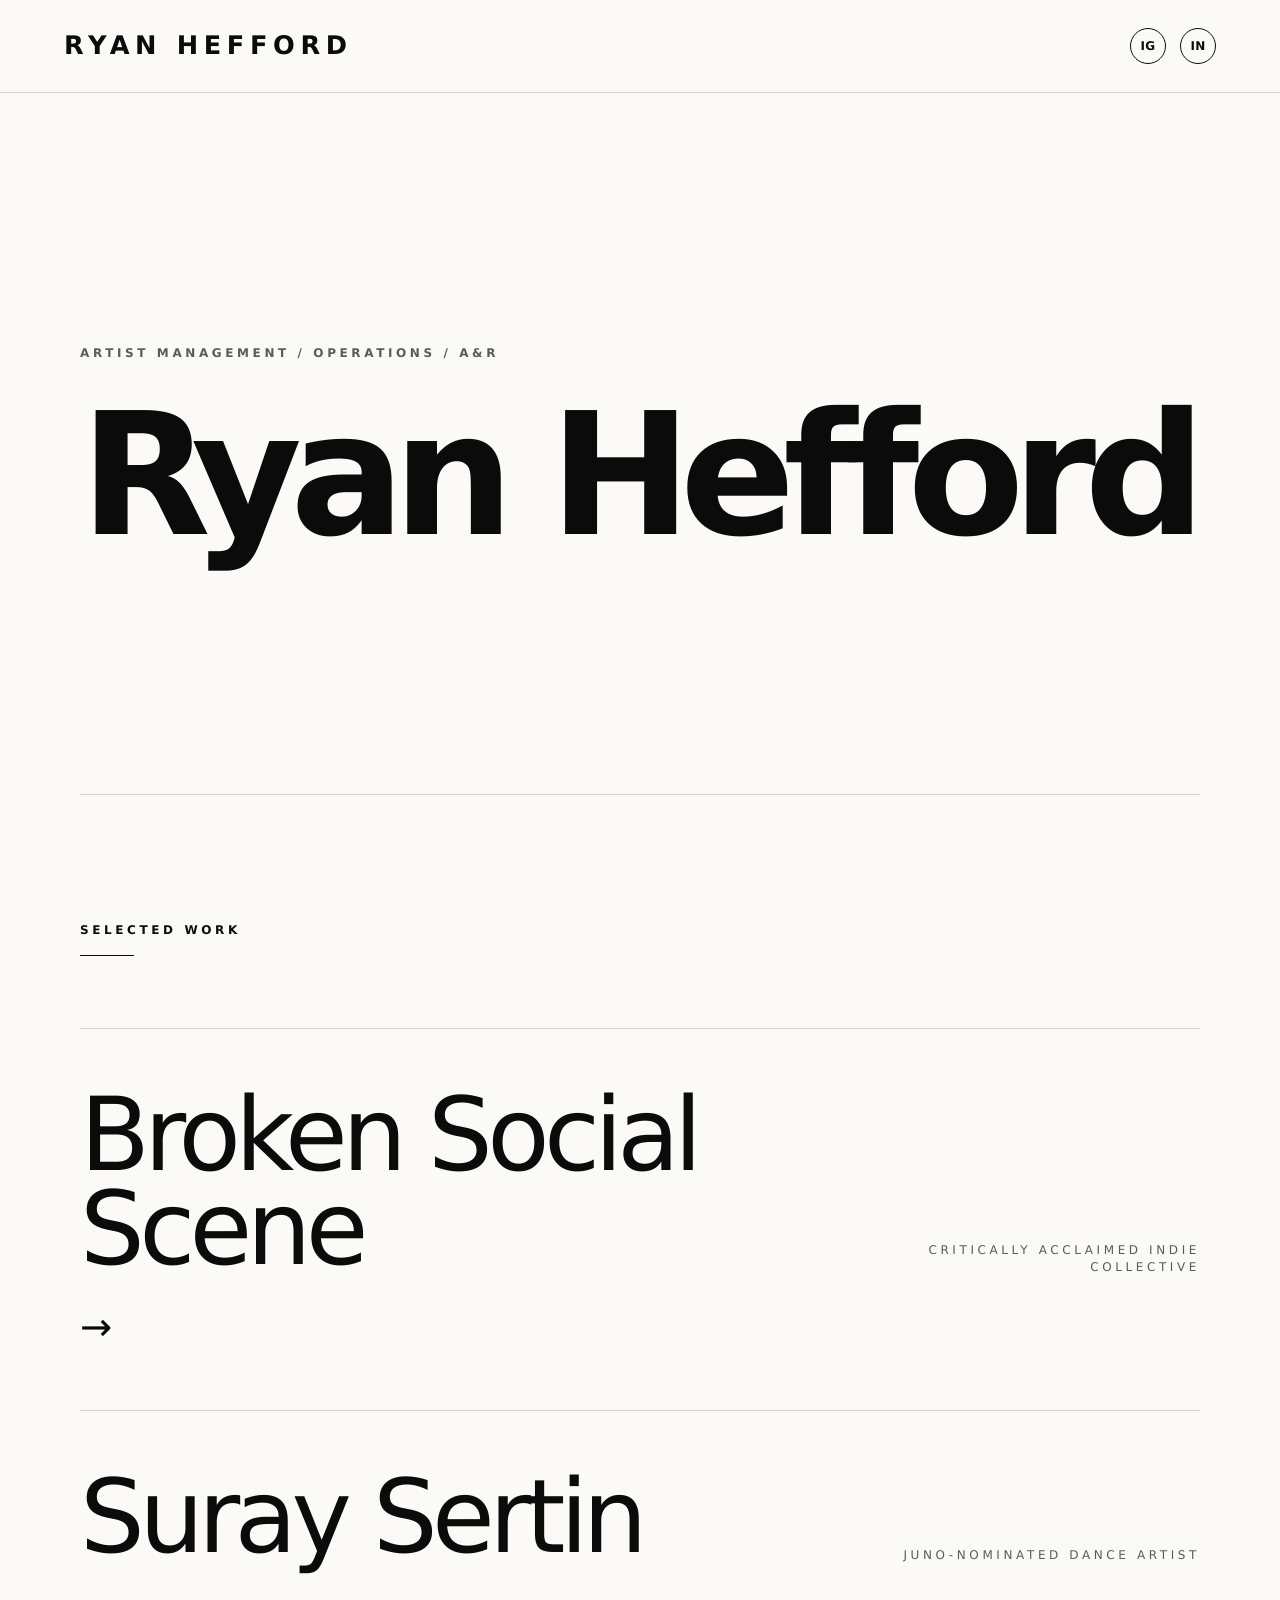
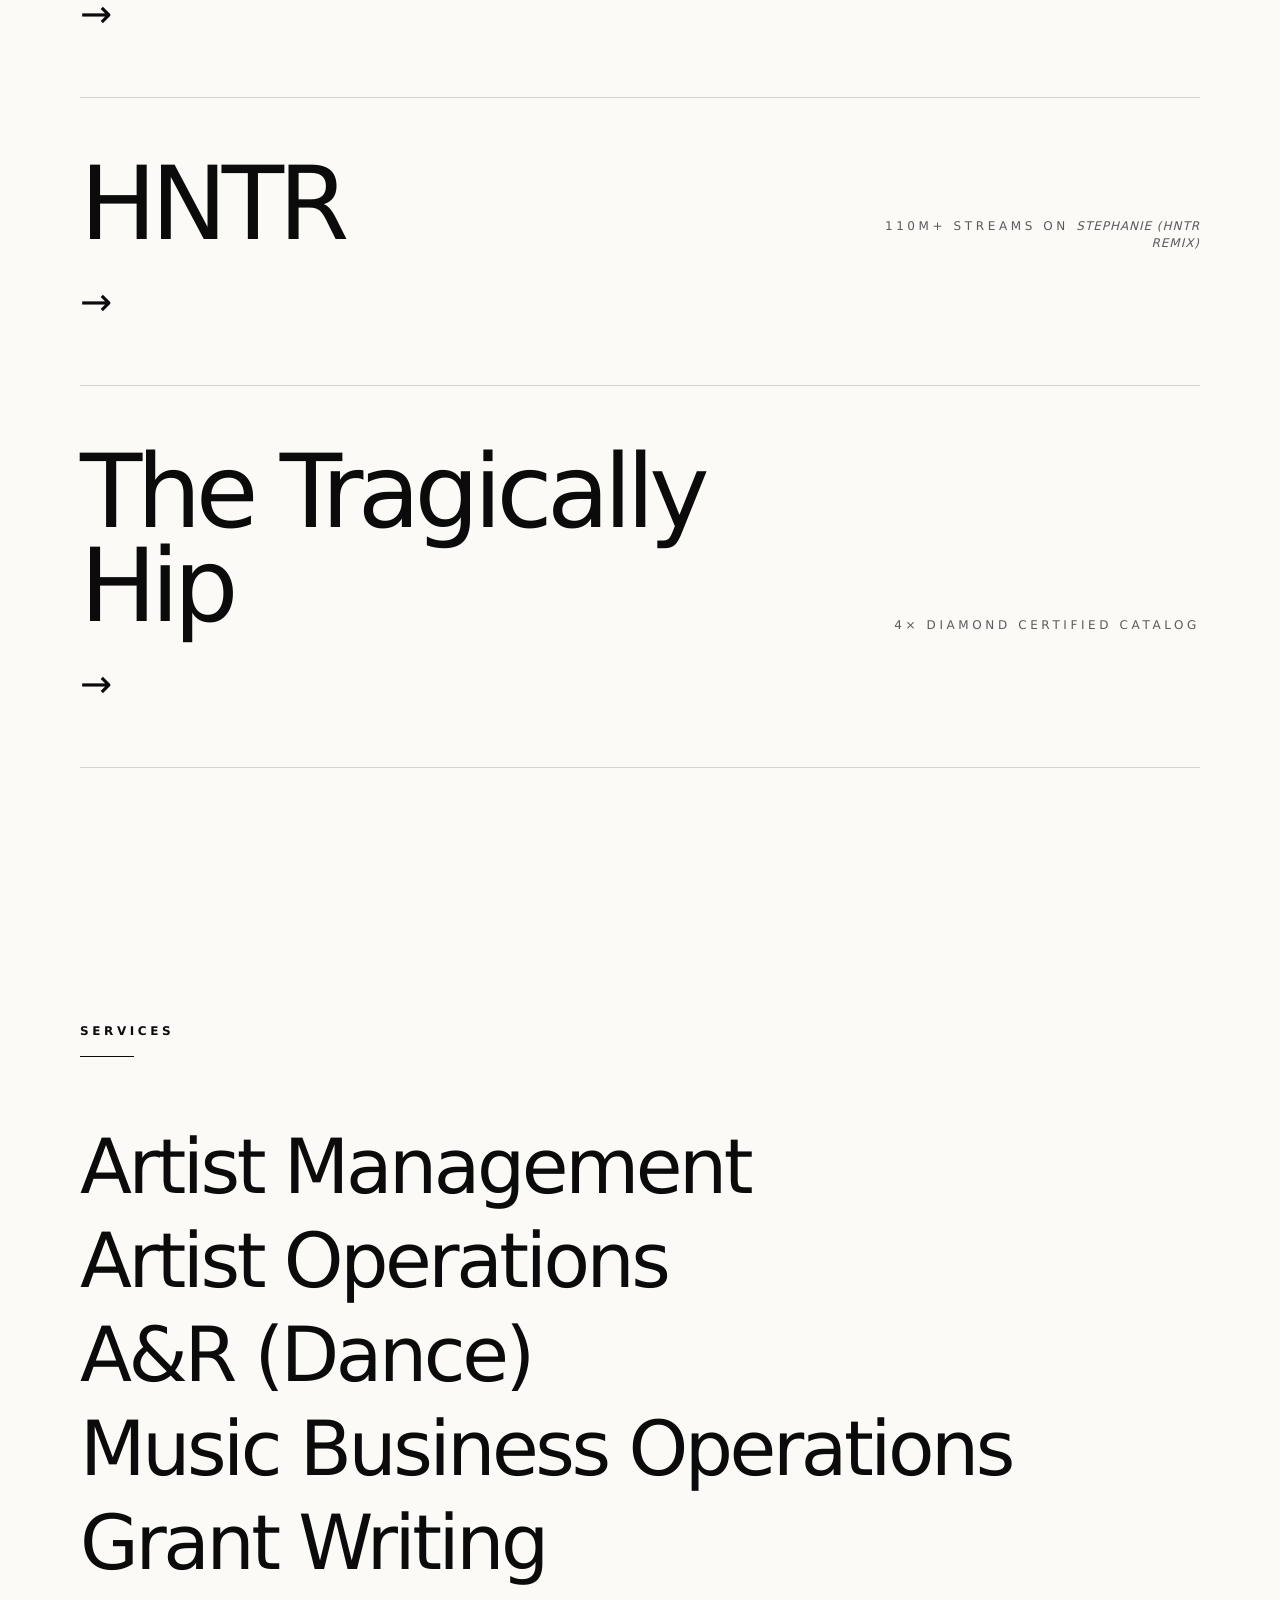
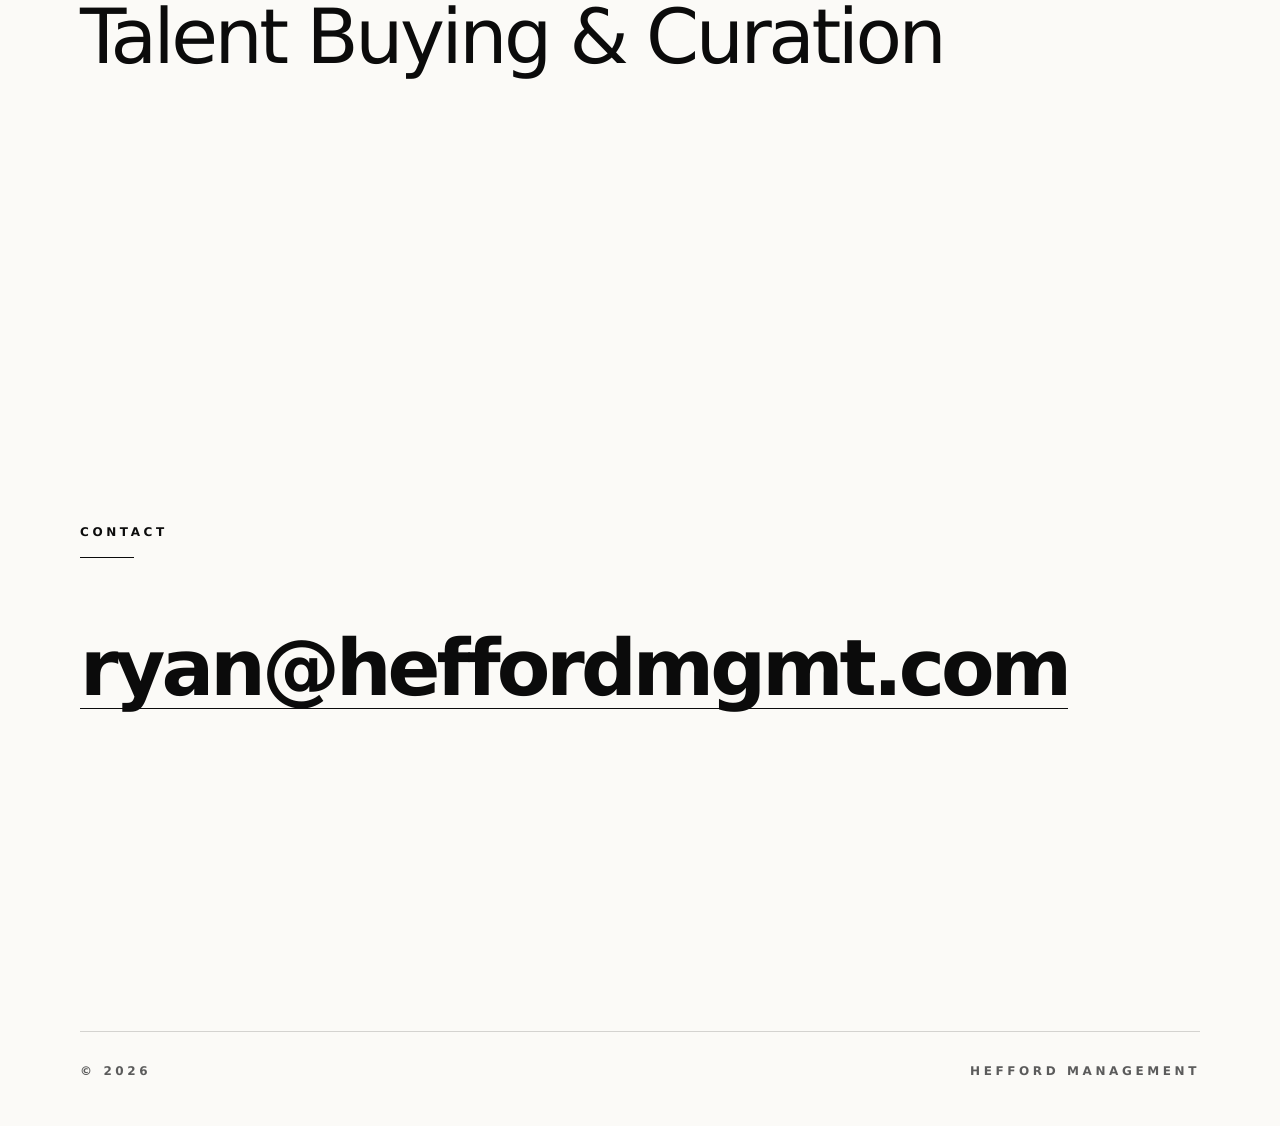
==== index.html @ ad63436e "Initial website" ====
<!doctype html>
<html lang="en">
<head>
  <meta charset="utf-8" />
  <meta name="viewport" content="width=device-width, initial-scale=1" />
  <title>Ryan Hefford</title>
  <meta name="description" content="Ryan Hefford — artist management, artist operations, A&R, music business operations, grant writing, and talent buying." />

  <link rel="preconnect" href="https://fonts.googleapis.com">
  <link rel="preconnect" href="https://fonts.gstatic.com" crossorigin>

  <!-- Inter only -->
  <link href="https://fonts.googleapis.com/css2?family=Inter:wght@400;500;600;700;800&display=swap" rel="stylesheet">

  <link rel="stylesheet" href="style.css" />
</head>

<body>

  <header class="site-header" aria-label="Site header">
    <a class="brand" href="#top" aria-label="Ryan Hefford home">Ryan Hefford</a>

    <nav class="social-nav" aria-label="Social links">
      <a href="https://www.instagram.com/ryanjhefford" target="_blank" rel="noopener noreferrer" aria-label="Instagram">
        <span>IG</span>
      </a>

      <a href="https://www.linkedin.com/in/ryanhefford/" target="_blank" rel="noopener noreferrer" aria-label="LinkedIn">
        <span>IN</span>
      </a>
    </nav>
  </header>

  <main id="top">

    <section class="hero section reveal">
      <p class="eyebrow">Artist Management / Operations / A&amp;R</p>
      <h1>Ryan Hefford</h1>
    </section>

    <section class="section work reveal" aria-labelledby="selected-work">

      <div class="section-label">
        <h2 id="selected-work">Selected Work</h2>
      </div>

      <div class="work-list">

        <a class="work-item"
          href="https://open.spotify.com/artist/7lOJ7WXyopaxri0dbOiZkd"
          target="_blank"
          rel="noopener noreferrer">

          <span class="work-name">Broken Social Scene</span>
          <span class="work-detail">Critically acclaimed indie collective</span>

        </a>

        <a class="work-item"
          href="https://open.spotify.com/artist/4Fne9Gai1GmN22jvAENRtP"
          target="_blank"
          rel="noopener noreferrer">

          <span class="work-name">Suray Sertin</span>
          <span class="work-detail">JUNO-nominated dance artist</span>

        </a>

        <a class="work-item"
          href="https://open.spotify.com/artist/3R0yz9xgTmCOLQMPcJ6MuU?si=5qFxZiW8T4iI9PD1Gva62Q"
          target="_blank"
          rel="noopener noreferrer">

          <span class="work-name">HNTR</span>
          <span class="work-detail">110M+ streams on <em>Stephanie (HNTR Remix)</em></span>

        </a>

        <a class="work-item"
          href="https://open.spotify.com/artist/0YMeriqrS3zgsX24nfY0F0?si=uu0THpegSk-pJtEGR_F5XQ"
          target="_blank"
          rel="noopener noreferrer">

          <span class="work-name">The Tragically Hip</span>
          <span class="work-detail">4× Diamond Certified Catalog</span>

        </a>

      </div>

    </section>

    <section class="section services reveal" aria-labelledby="services">

      <div class="section-label">
        <h2 id="services">Services</h2>
      </div>

      <ul class="service-list">
        <li>Artist Management</li>
        <li>Artist Operations</li>
        <li>A&amp;R (Dance)</li>
        <li>Music Business Operations</li>
        <li>Grant Writing</li>
        <li>Talent Buying &amp; Curation</li>
      </ul>

    </section>

    <section class="section contact reveal" aria-labelledby="contact">

      <div class="section-label">
        <h2 id="contact">Contact</h2>
      </div>

      <a class="email" href="mailto:ryan@heffordmgmt.com">
        ryan@heffordmgmt.com
      </a>

    </section>

  </main>

  <footer class="site-footer">
    <span>© 2026</span>
    <span>Hefford Management</span>
  </footer>

  <script src="script.js"></script>

</body>
</html>
---- style.css ----
:root {
  --bg: #fbfaf7;
  --text: #0b0b0b;
  --muted: #5b5b5b;
  --line: rgba(11, 11, 11, 0.16);
  --max: 1120px;
}

* {
  box-sizing: border-box;
}

html {
  scroll-behavior: smooth;
}

body {
  margin: 0;
  background: var(--bg);
  color: var(--text);
  font-family: "Manrope", system-ui, -apple-system, BlinkMacSystemFont, "Segoe UI", sans-serif;
  -webkit-font-smoothing: antialiased;
  text-rendering: geometricPrecision;
}

a {
  color: inherit;
  text-decoration: none;
}

.site-header {
  position: sticky;
  top: 0;
  z-index: 10;
  display: flex;
  align-items: center;
  justify-content: space-between;
  width: 100%;
  padding: 28px clamp(20px, 5vw, 72px);
  background: color-mix(in srgb, var(--bg) 88%, transparent);
  backdrop-filter: blur(12px);
  border-bottom: 1px solid var(--line);
}

.brand {
  font-size: clamp(18px, 2vw, 26px);
  font-weight: 700;
  letter-spacing: 0.22em;
  text-transform: uppercase;
}

.social-nav {
  display: flex;
  gap: 14px;
  align-items: center;
}

.social-nav a {
  display: grid;
  place-items: center;
  width: 36px;
  height: 36px;
  border: 1px solid var(--text);
  border-radius: 999px;
  font-size: 12px;
  font-weight: 600;
  letter-spacing: .03em;
  transition: .2s ease;
}

.social-nav a:hover {
  background: var(--text);
  color: var(--bg);
  transform: translateY(-2px);
}

main {
  width: min(var(--max), calc(100% - 40px));
  margin: 0 auto;
}

.section {
  min-height: 92vh;
  display: grid;
  align-content: center;
  padding: clamp(72px, 10vw, 150px) 0;
}

.hero {
  min-height: 78vh;
  border-bottom: 1px solid var(--line);
}

.eyebrow,
.section-label h2,
.work-detail,
.site-footer {
  font-size: 12px;
  font-weight: 600;
  letter-spacing: .30em;
  text-transform: uppercase;
}

.eyebrow,
.intro,
.work-detail,
.site-footer {
  color: var(--muted);
}

h1 {
  margin: 28px 0 0;
  font-size: clamp(68px, 14vw, 170px);
  line-height: .9;
  letter-spacing: -.07em;
  font-weight: 700;
}

.intro {
  margin-top: 36px;
  font-size: clamp(18px,2.2vw,28px);
}

.section-label {
  margin-bottom: clamp(36px,6vw,72px);
}

.section-label h2 {
  margin: 0;
}

.section-label::after {
  content:"";
  display:block;
  width:54px;
  height:1px;
  background:var(--text);
  margin-top:18px;
}

.work-list {
  border-top:1px solid var(--line);
}

.work-item {
  position:relative;
  display:grid;
  grid-template-columns:1fr auto;
  gap:28px;
  align-items:end;
  padding:clamp(34px,5vw,60px) 0;
  border-bottom:1px solid var(--line);
}

.work-item::after {
  content:"→";
  font-size:clamp(22px,3vw,40px);
  transition:.2s ease;
}

.work-item:hover::after {
  transform:translateX(8px);
}

.work-name {
  font-size:clamp(46px,8vw,102px);
  line-height:.92;
  letter-spacing:-.055em;
  font-weight:500;
}

.work-detail {
  max-width:330px;
  text-align:right;
  line-height:1.45;
  font-weight:400;
}

.work-detail em {
  font-style:italic;
  letter-spacing:.08em;
}

.service-list {
  list-style:none;
  margin:0;
  padding:0;
  display:grid;
  gap:18px;
  font-size:clamp(34px,6vw,76px);
  line-height:1;
  letter-spacing:-.045em;
  font-weight:500;
}

.email {
  display:inline-block;
  width:fit-content;
  font-size:clamp(36px,7vw,78px);
  line-height:1;
  letter-spacing:-.05em;
  font-weight:600;
  border-bottom:1px solid currentColor;
}

.site-footer {
  width:min(var(--max), calc(100% - 40px));
  margin:0 auto;
  padding:32px 0 48px;
  display:flex;
  justify-content:space-between;
  border-top:1px solid var(--line);
}

.reveal {
  opacity:0;
  transform:translateY(24px);
  transition:opacity .7s ease, transform .7s ease;
}

.reveal.visible {
  opacity:1;
  transform:translateY(0);
}

@media (max-width:760px){

.site-header{
padding:22px 18px;
}

.brand{
font-size:15px;
}

.social-nav a{
width:32px;
height:32px;
font-size:10px;
}

main,
.site-footer{
width:min(100% - 32px,var(--max));
}

.section,
.hero{
min-height:auto;
padding:88px 0;
}

h1{
font-size:clamp(56px,18vw,96px);
}

.work-item{
grid-template-columns:1fr 22px;
gap:14px;
align-items:center;
}

.work-name{
font-size:clamp(36px,13vw,60px);
}

.work-detail{
grid-column:1 / -1;
text-align:left;
max-width:100%;
font-size:11px;
}

.work-item::after{
grid-column:2;
grid-row:1;
font-size:26px;
}

.service-list{
font-size:clamp(32px,10vw,54px);
}

.email{
font-size:clamp(30px,9vw,46px);
}

.site-footer{
flex-direction:column;
gap:18px;
}

}
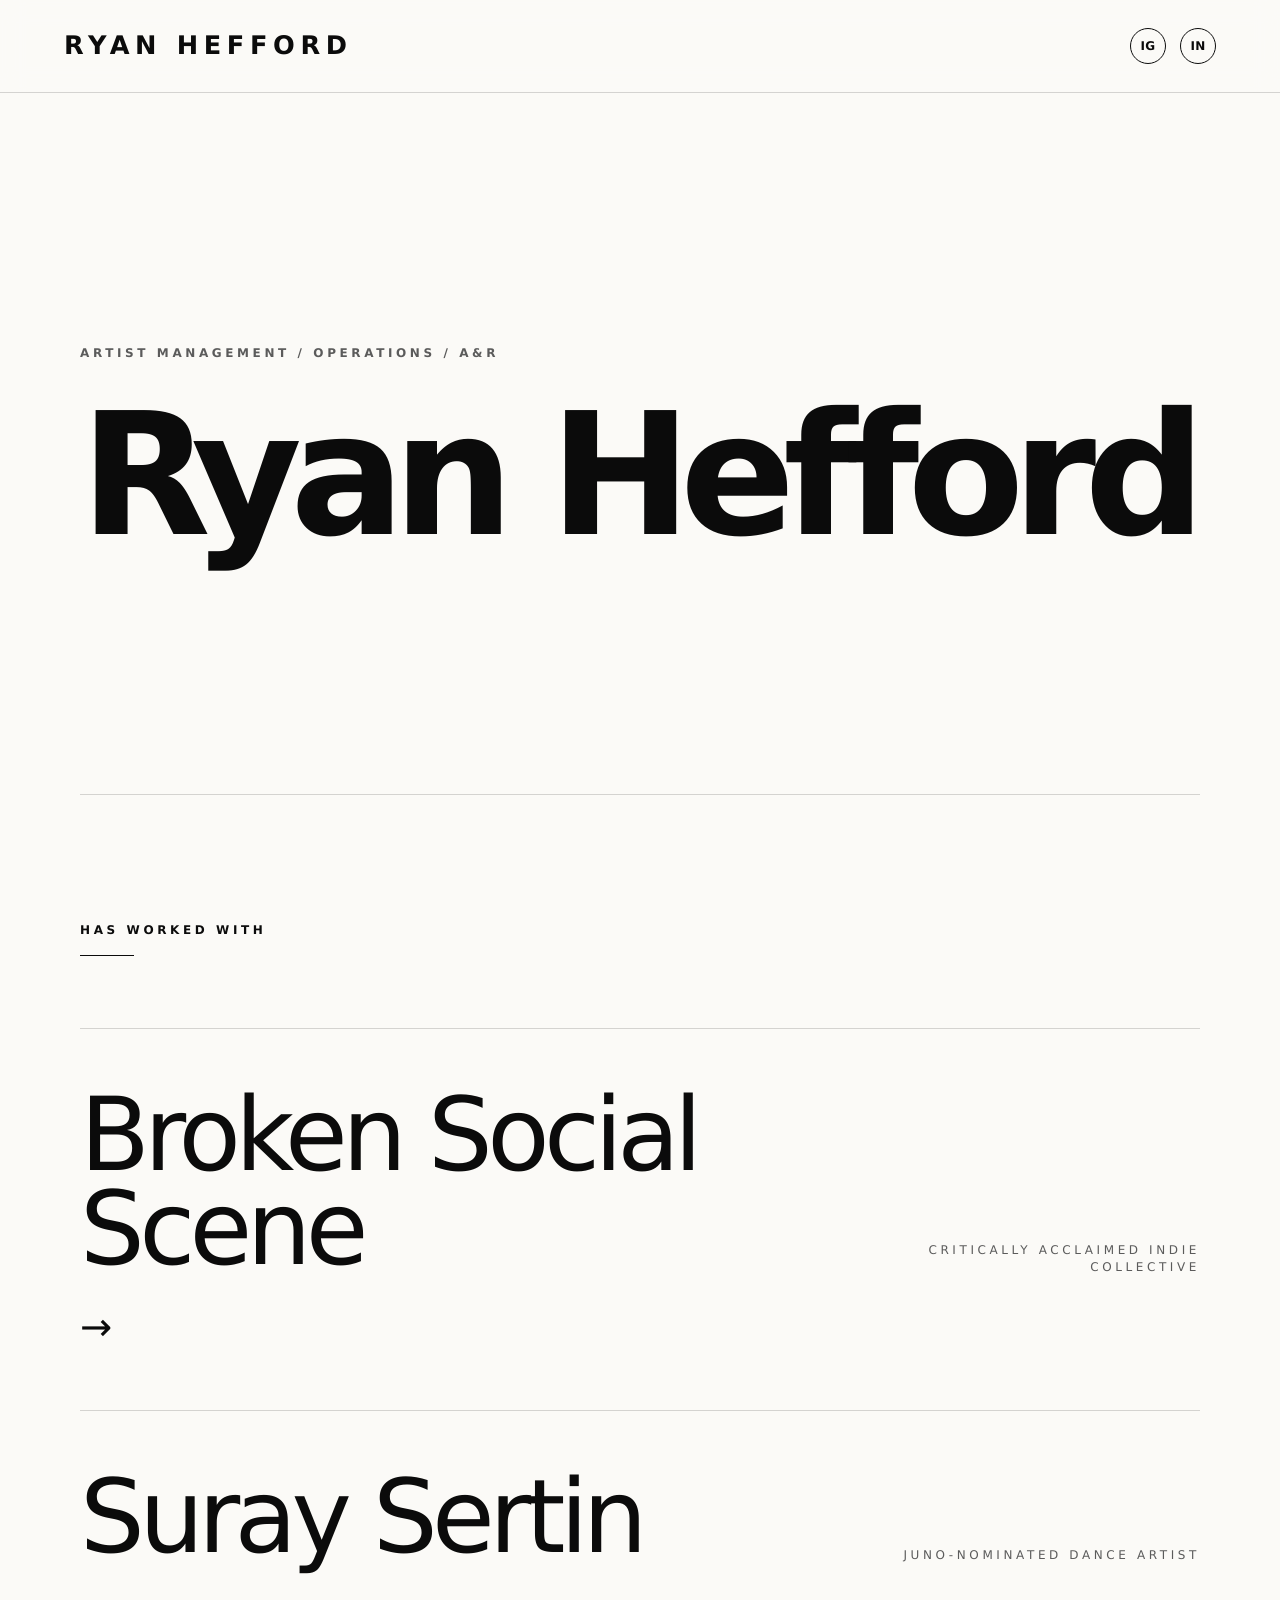
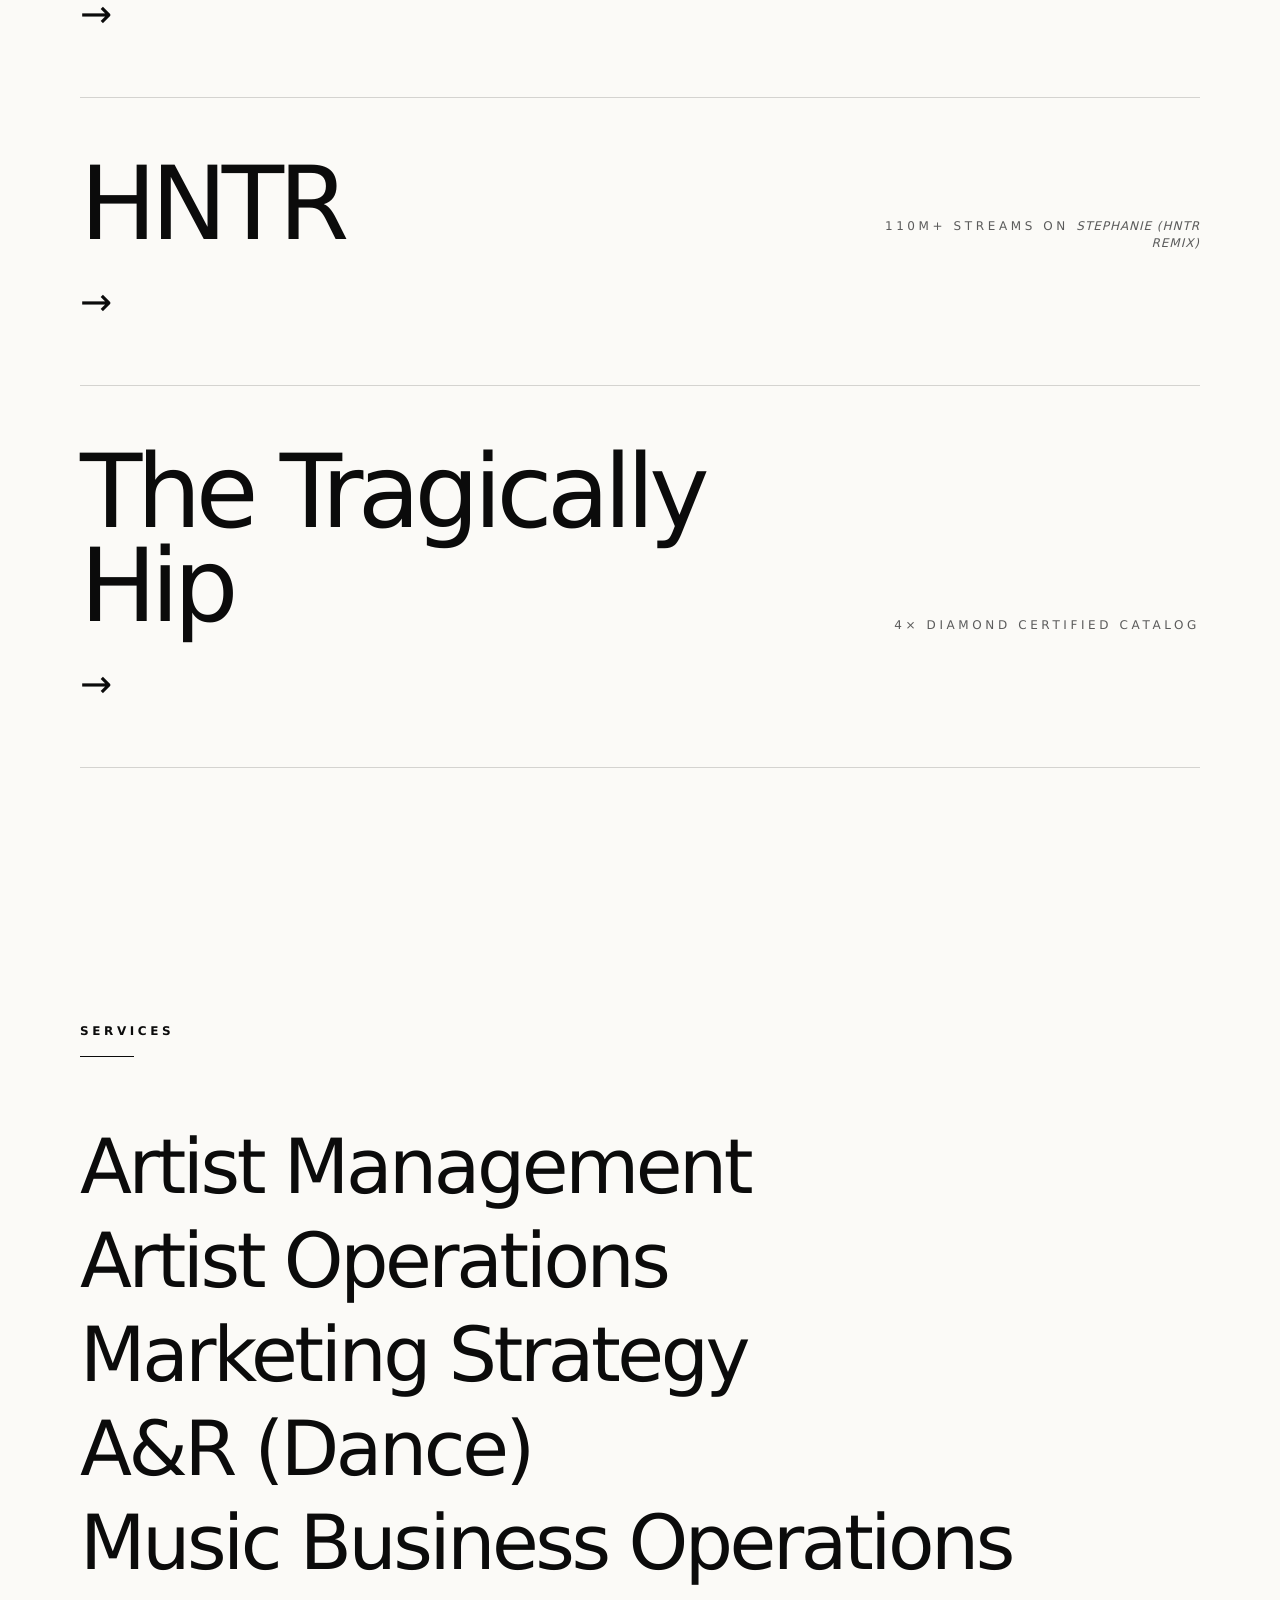
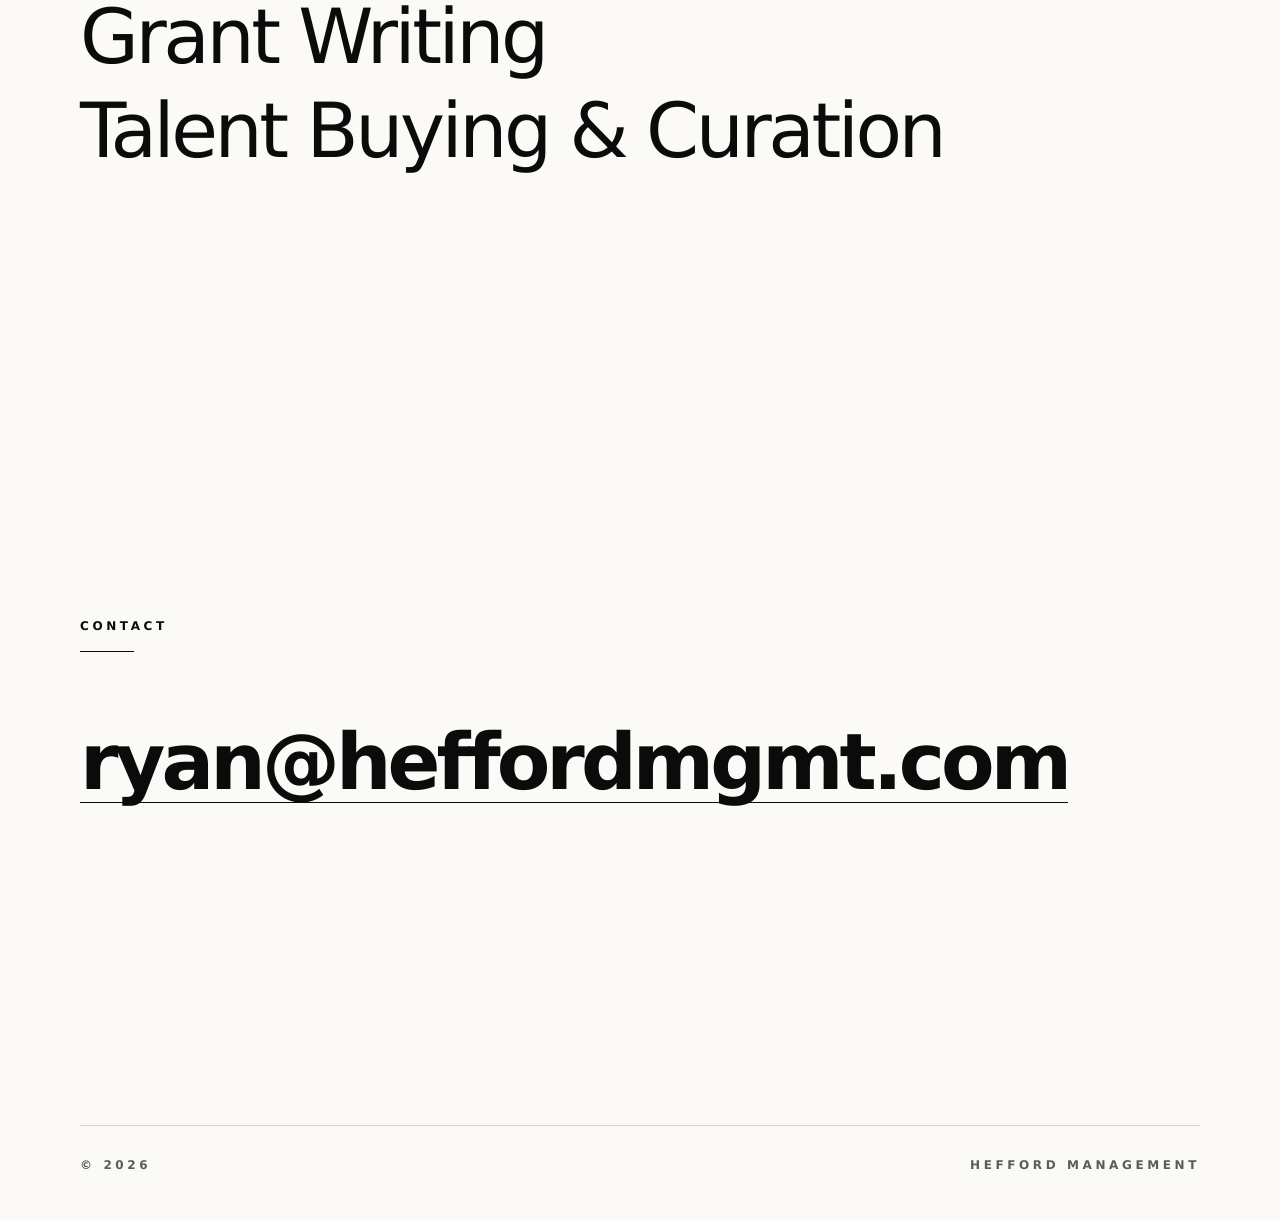
==== commit 914e8de7: "text updates" ====
--- a/index.html
+++ b/index.html
@@ -41,7 +41,7 @@
     <section class="section work reveal" aria-labelledby="selected-work">
 
       <div class="section-label">
-        <h2 id="selected-work">Selected Work</h2>
+        <h2 id="selected-work">Has Worked With</h2>
       </div>
 
       <div class="work-list">
@@ -99,6 +99,7 @@
       <ul class="service-list">
         <li>Artist Management</li>
         <li>Artist Operations</li>
+        <li>Marketing Strategy</li>
         <li>A&amp;R (Dance)</li>
         <li>Music Business Operations</li>
         <li>Grant Writing</li>
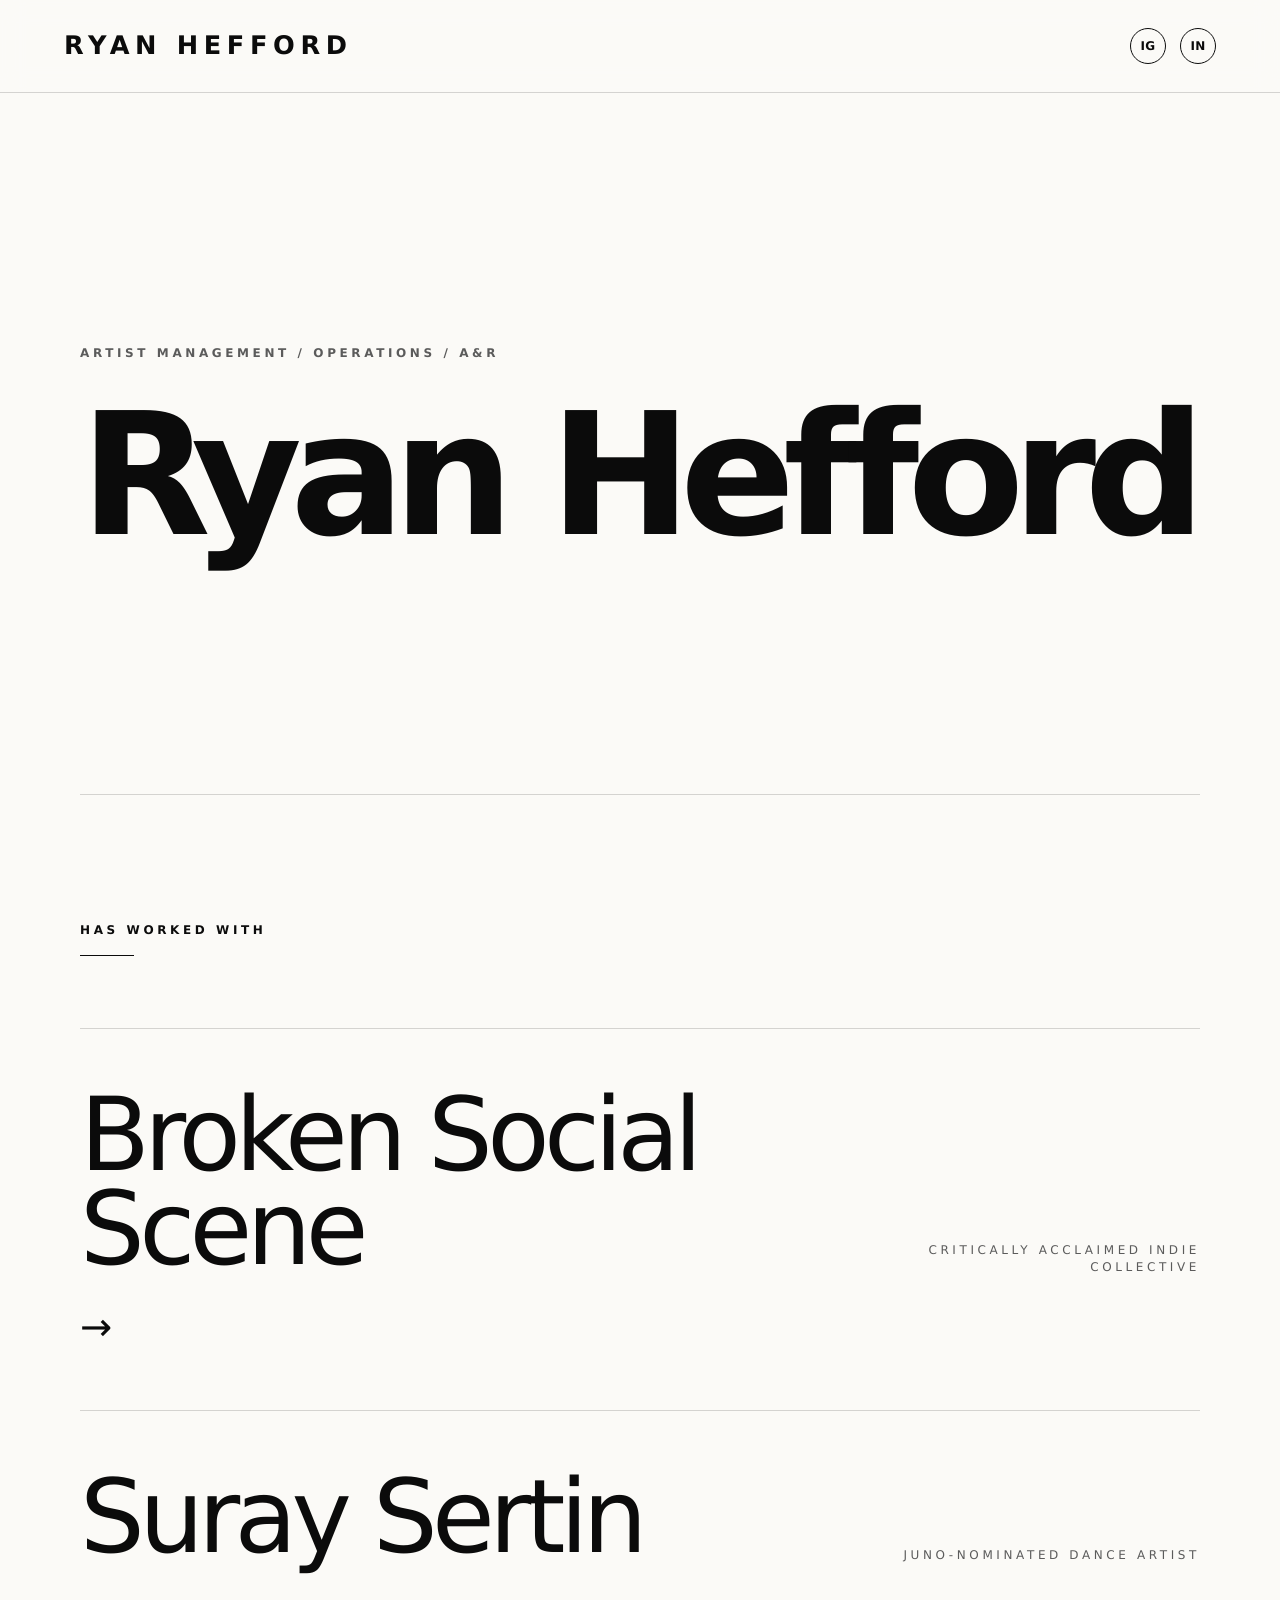
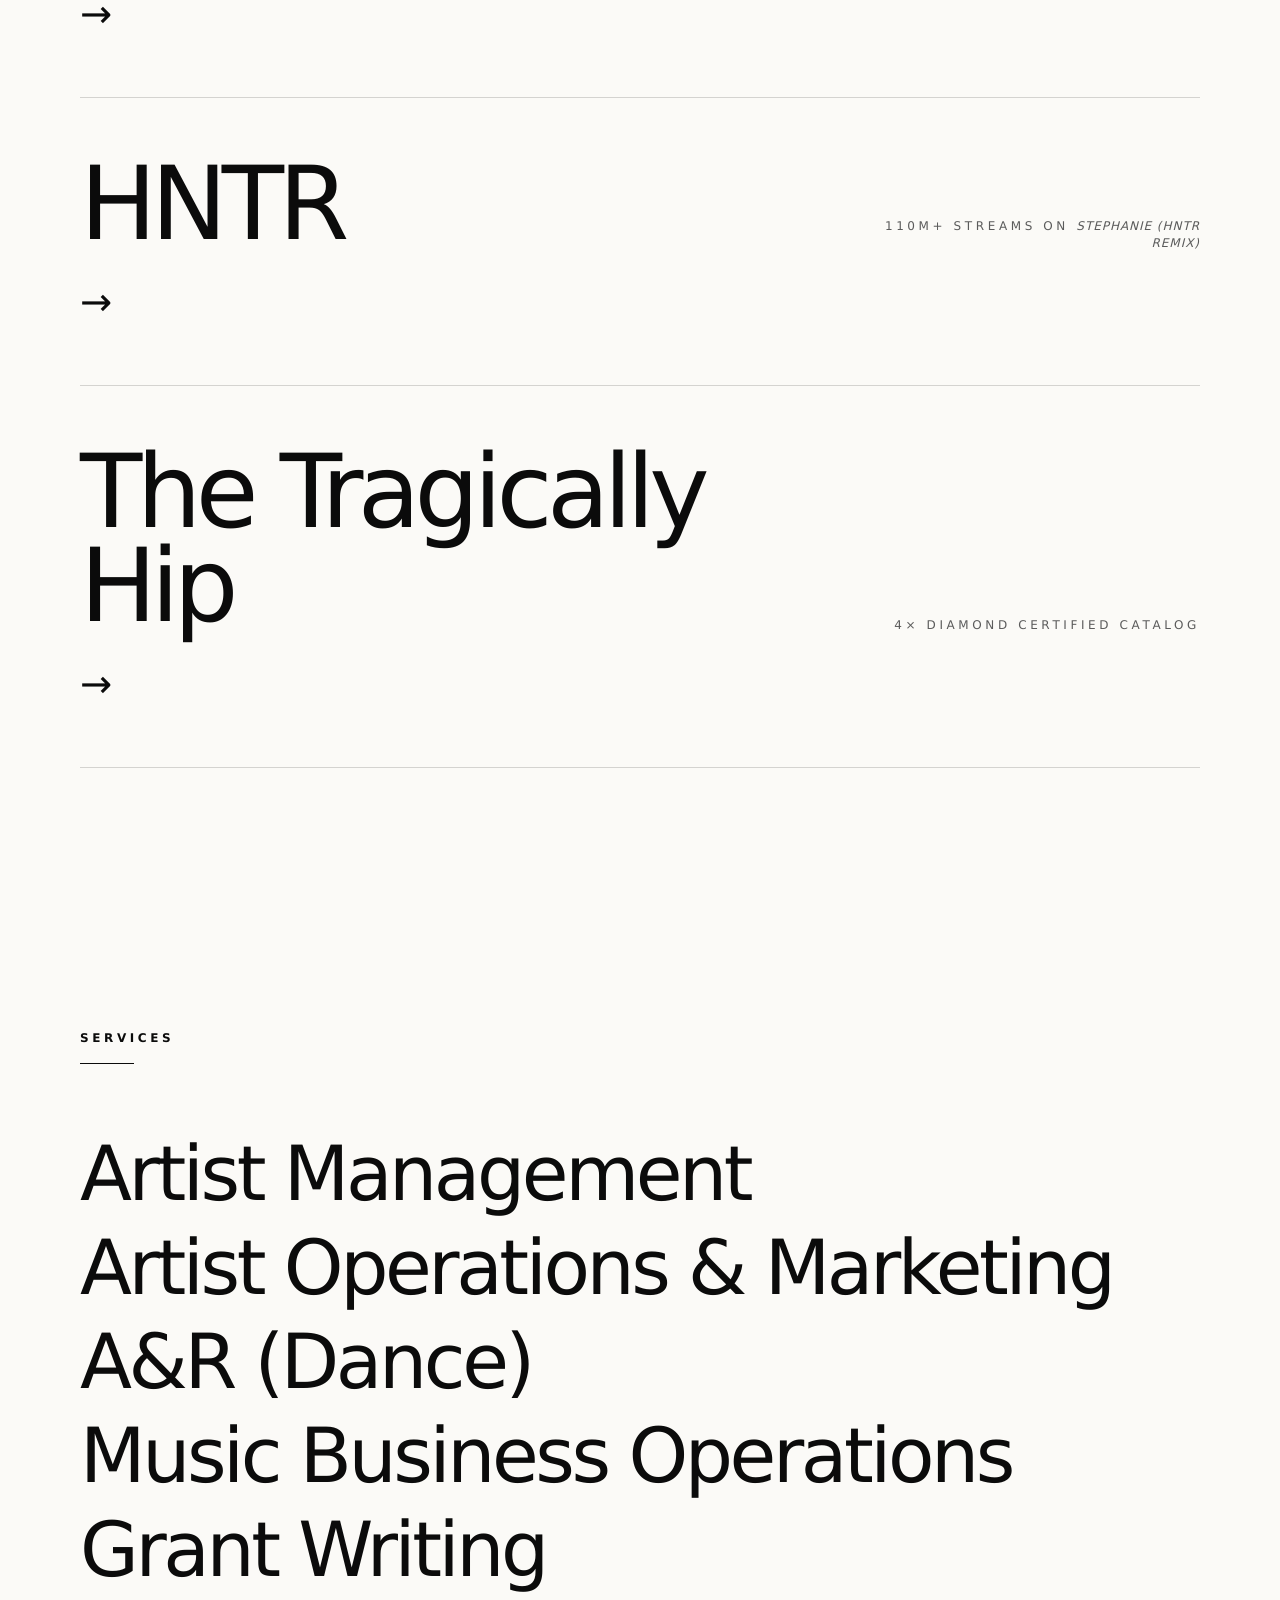
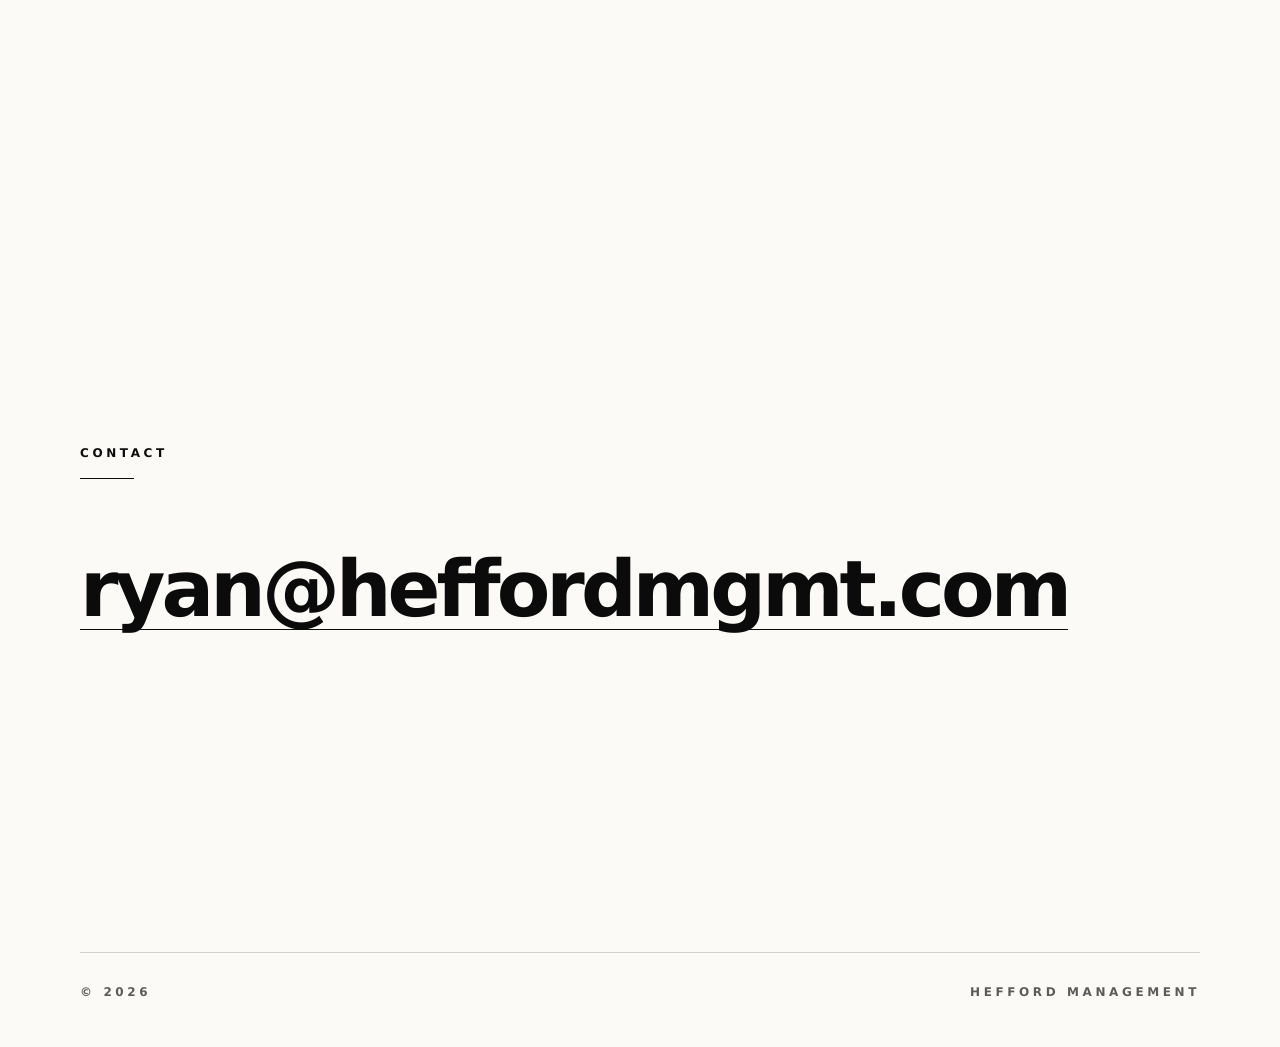
==== commit 410261f1: "text update" ====
--- a/index.html
+++ b/index.html
@@ -98,12 +98,10 @@
 
       <ul class="service-list">
         <li>Artist Management</li>
-        <li>Artist Operations</li>
-        <li>Marketing Strategy</li>
+        <li>Artist Operations & Marketing</li>
         <li>A&amp;R (Dance)</li>
         <li>Music Business Operations</li>
         <li>Grant Writing</li>
-        <li>Talent Buying &amp; Curation</li>
       </ul>
 
     </section>
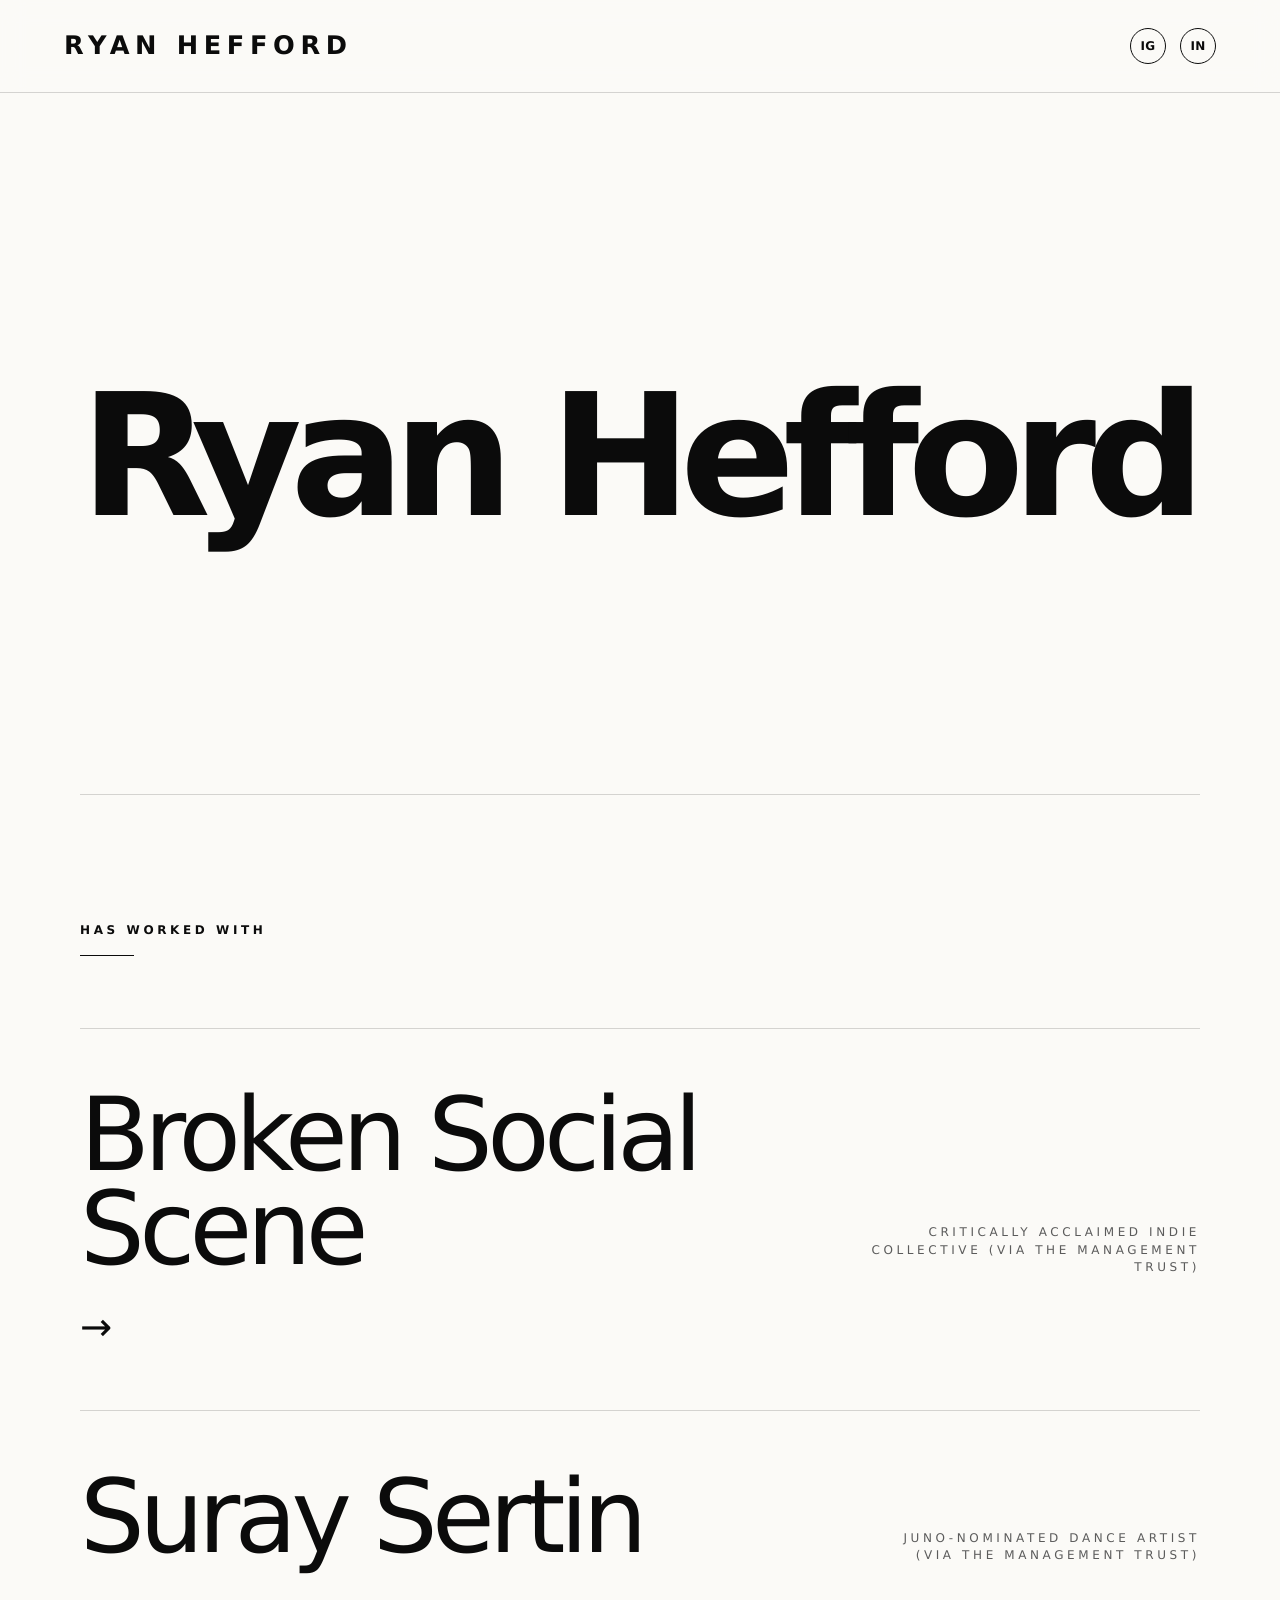
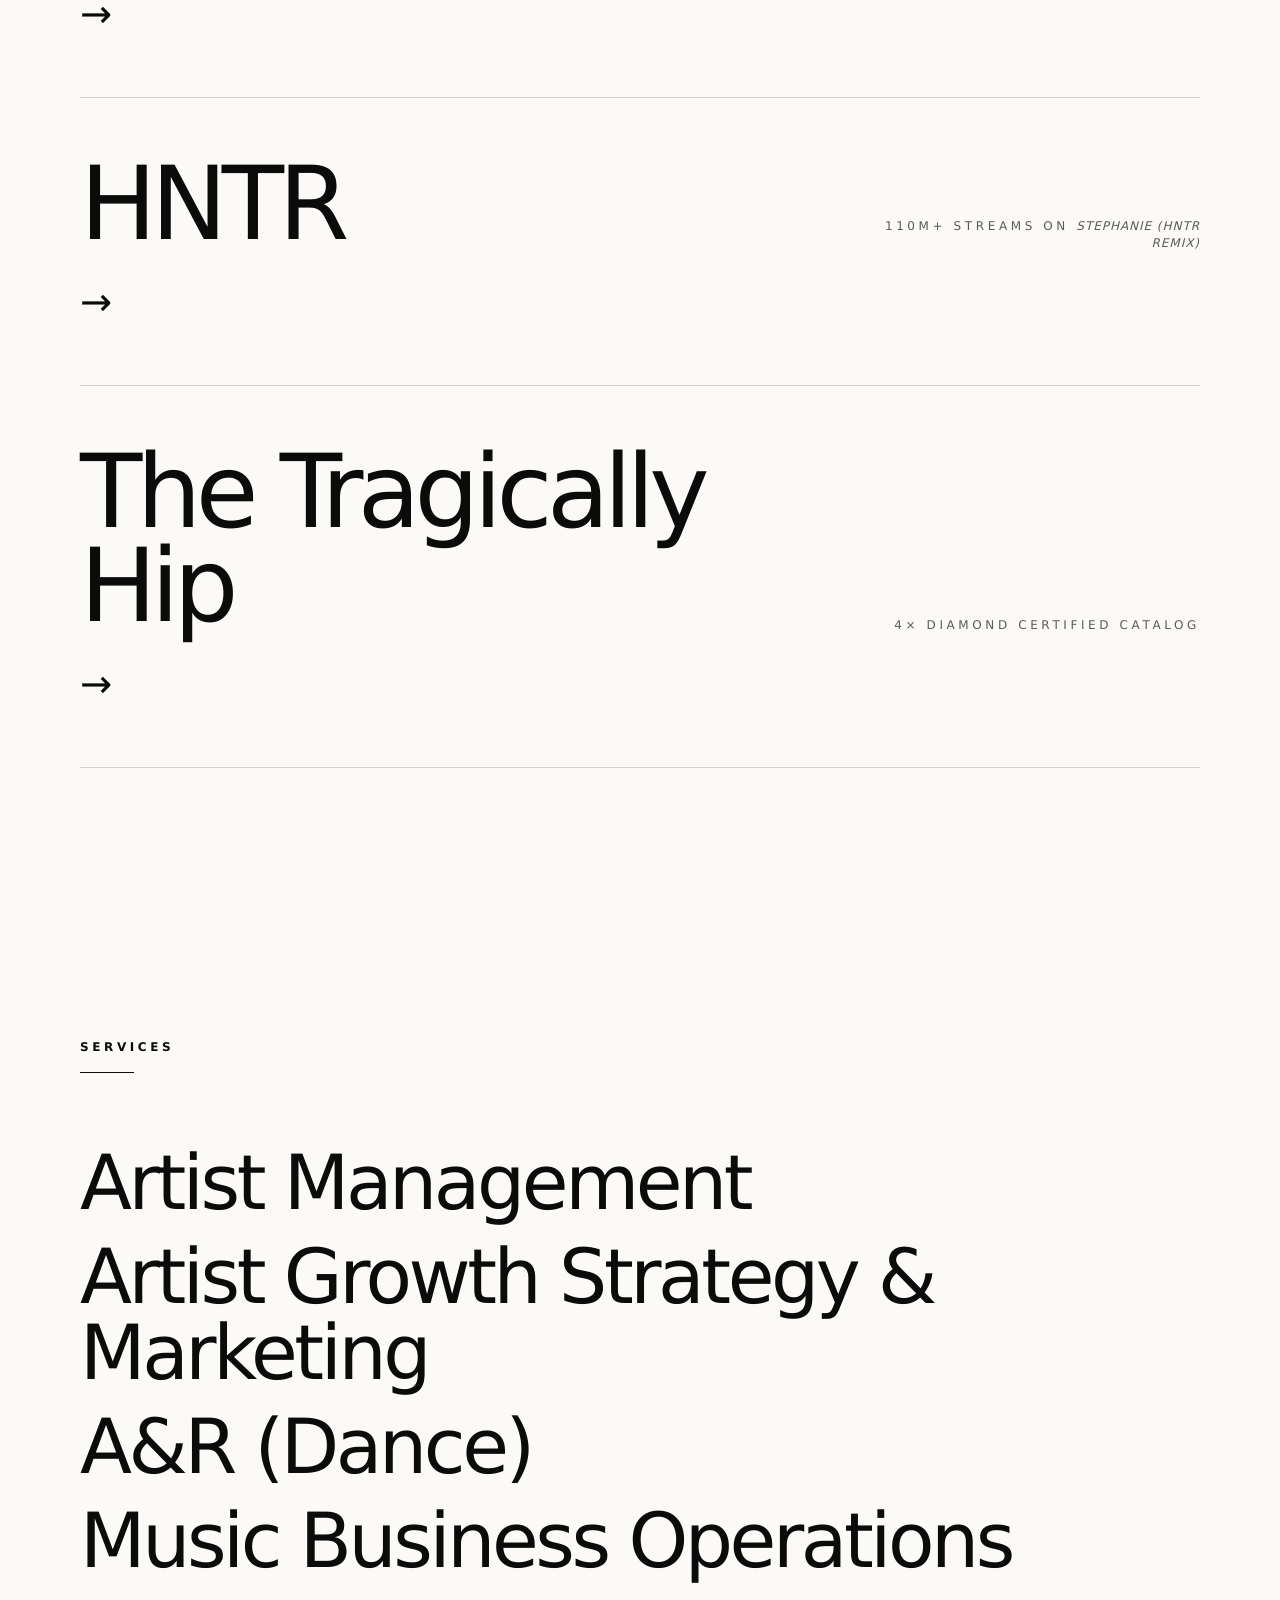
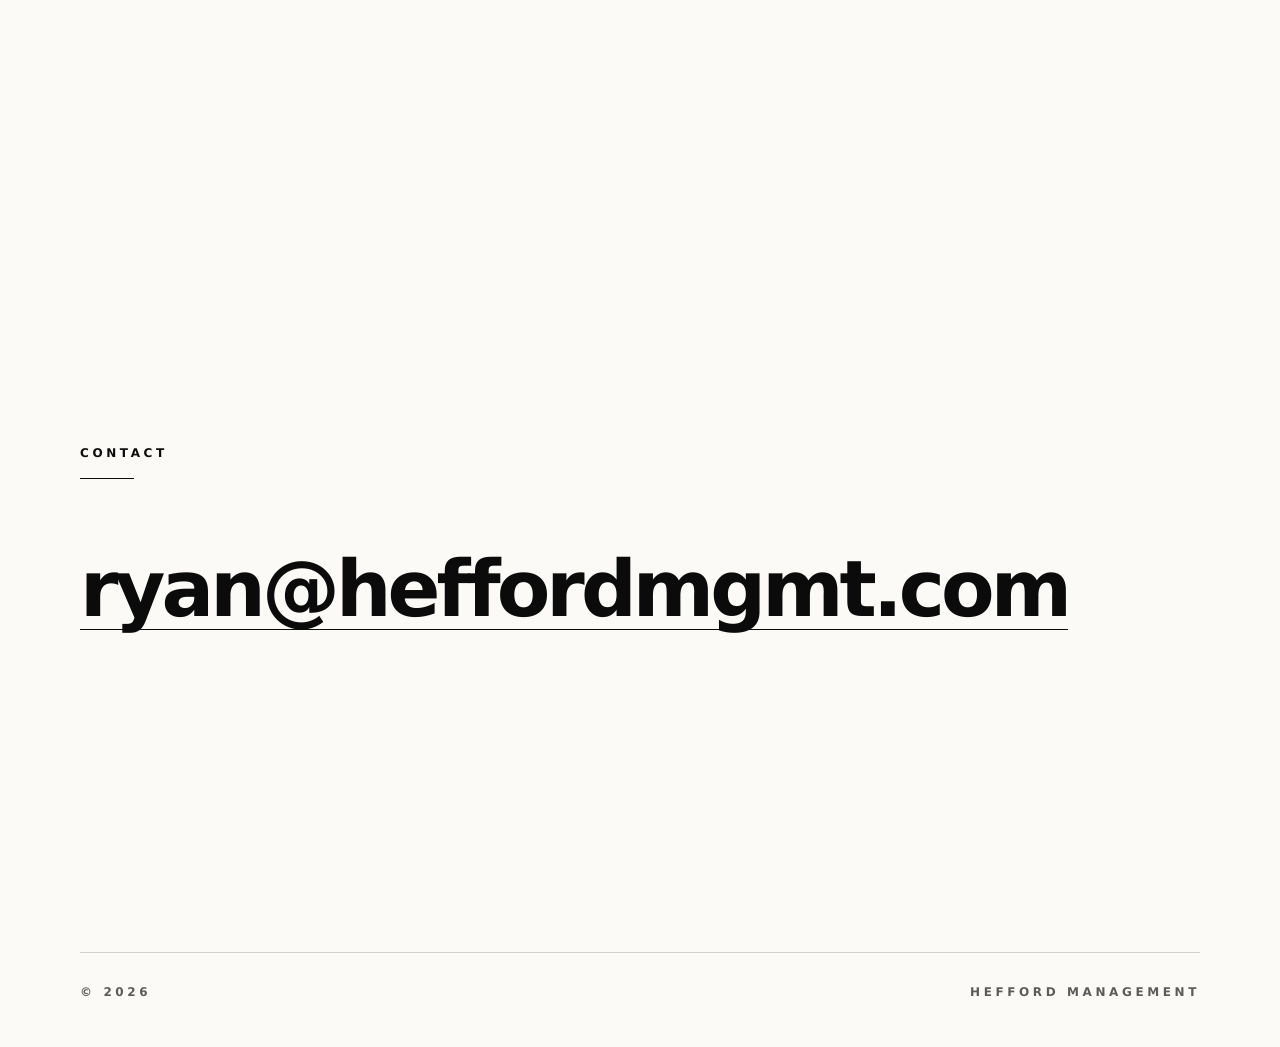
==== commit 36e7d65e: "sept 3rd changes 2" ====
--- a/index.html
+++ b/index.html
@@ -34,7 +34,6 @@
   <main id="top">
 
     <section class="hero section reveal">
-      <p class="eyebrow">Artist Management / Operations / A&amp;R</p>
       <h1>Ryan Hefford</h1>
     </section>
 
@@ -52,7 +51,7 @@
           rel="noopener noreferrer">
 
           <span class="work-name">Broken Social Scene</span>
-          <span class="work-detail">Critically acclaimed indie collective</span>
+          <span class="work-detail">Critically acclaimed indie collective (via The Management Trust)</span>
 
         </a>
 
@@ -62,7 +61,7 @@
           rel="noopener noreferrer">
 
           <span class="work-name">Suray Sertin</span>
-          <span class="work-detail">JUNO-nominated dance artist</span>
+          <span class="work-detail">JUNO-nominated dance artist (via The Management Trust)</span>
 
         </a>
 
@@ -98,10 +97,9 @@
 
       <ul class="service-list">
         <li>Artist Management</li>
-        <li>Artist Operations & Marketing</li>
+        <li>Artist Growth Strategy & Marketing</li>
         <li>A&amp;R (Dance)</li>
         <li>Music Business Operations</li>
-        <li>Grant Writing</li>
       </ul>
 
     </section>
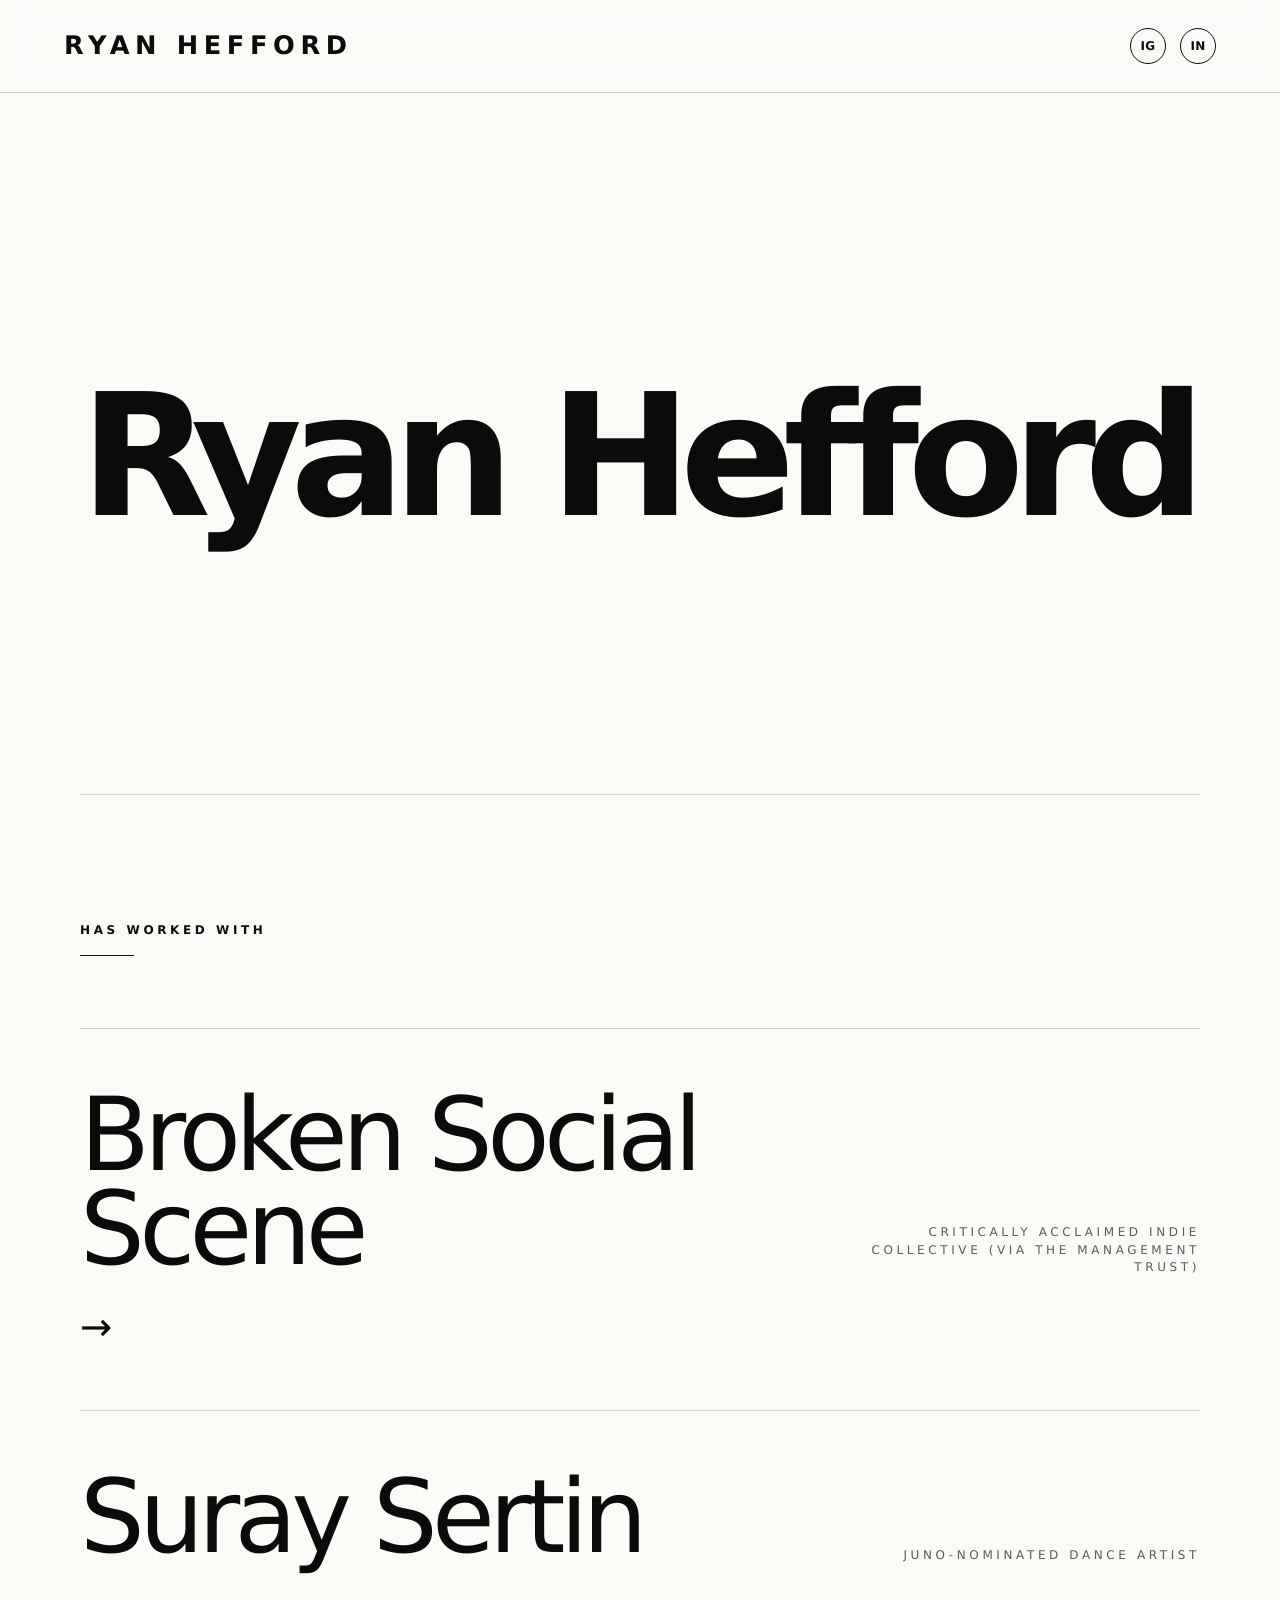
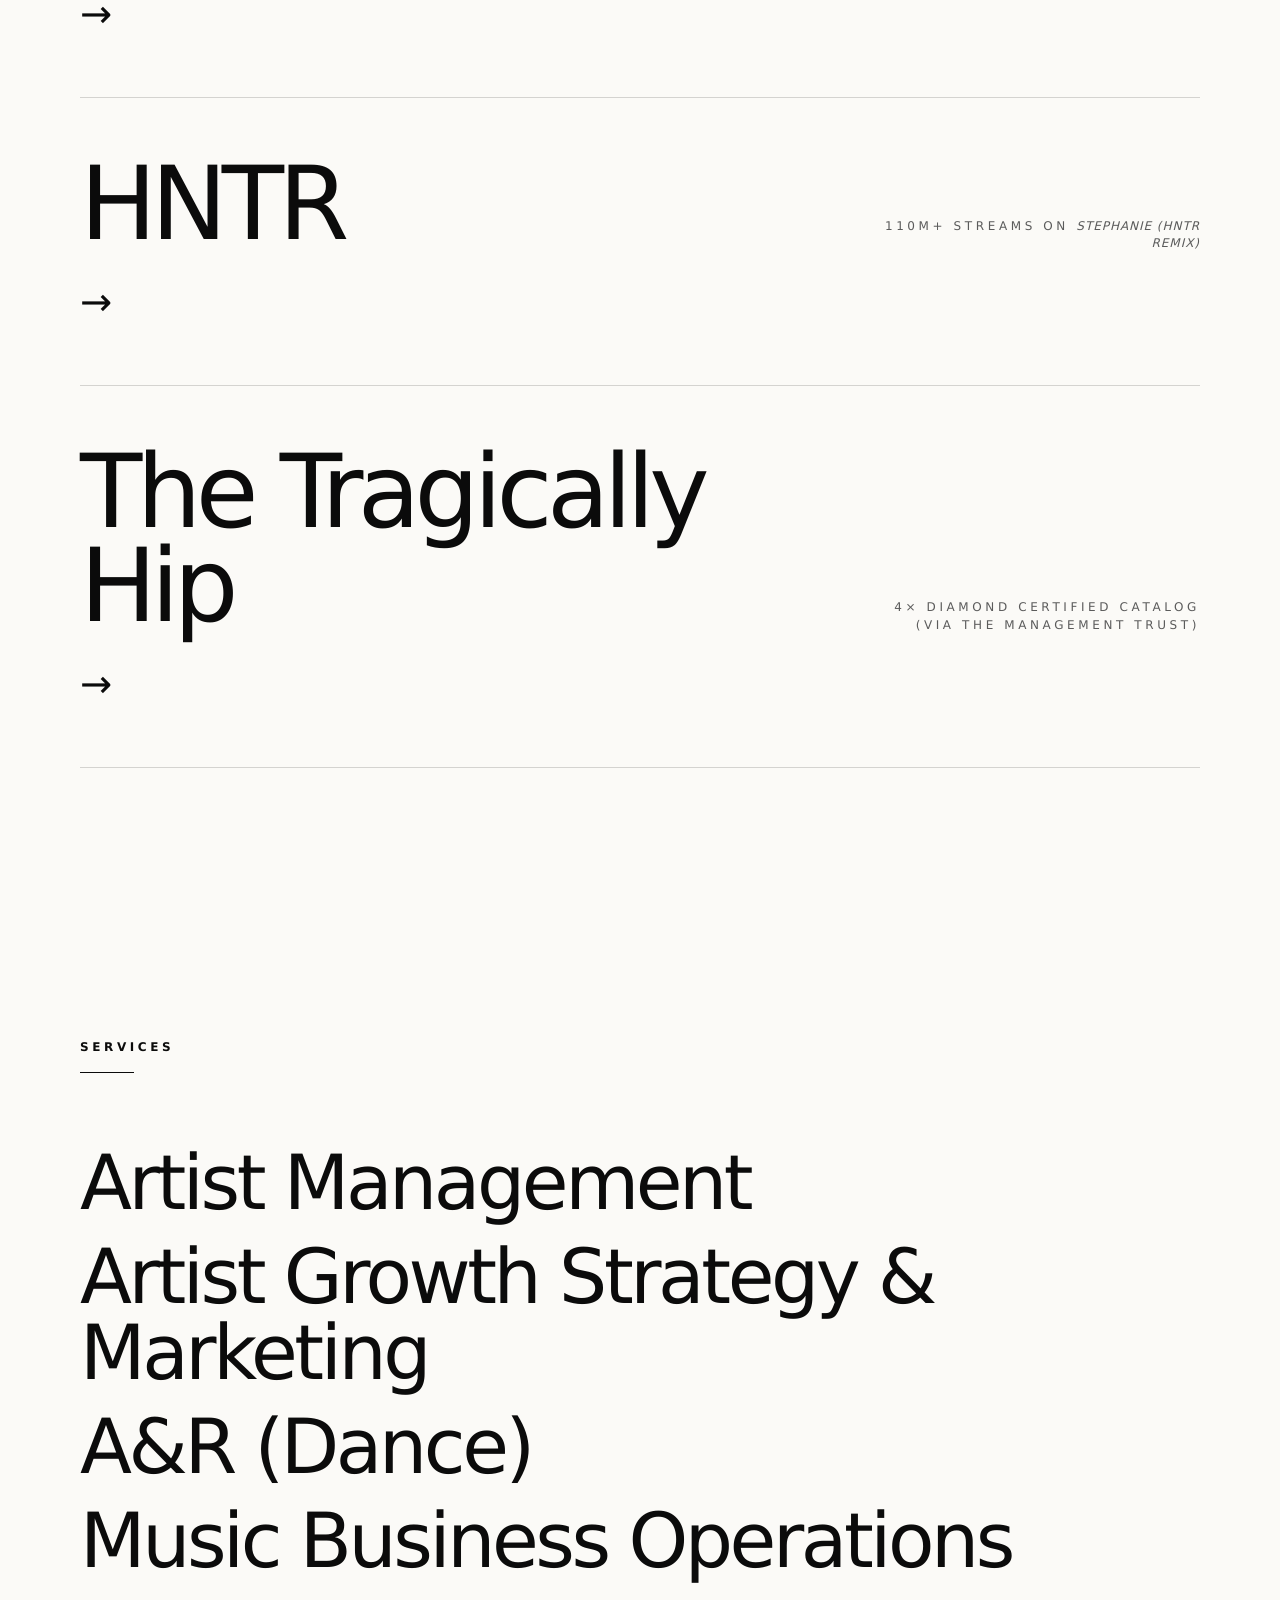
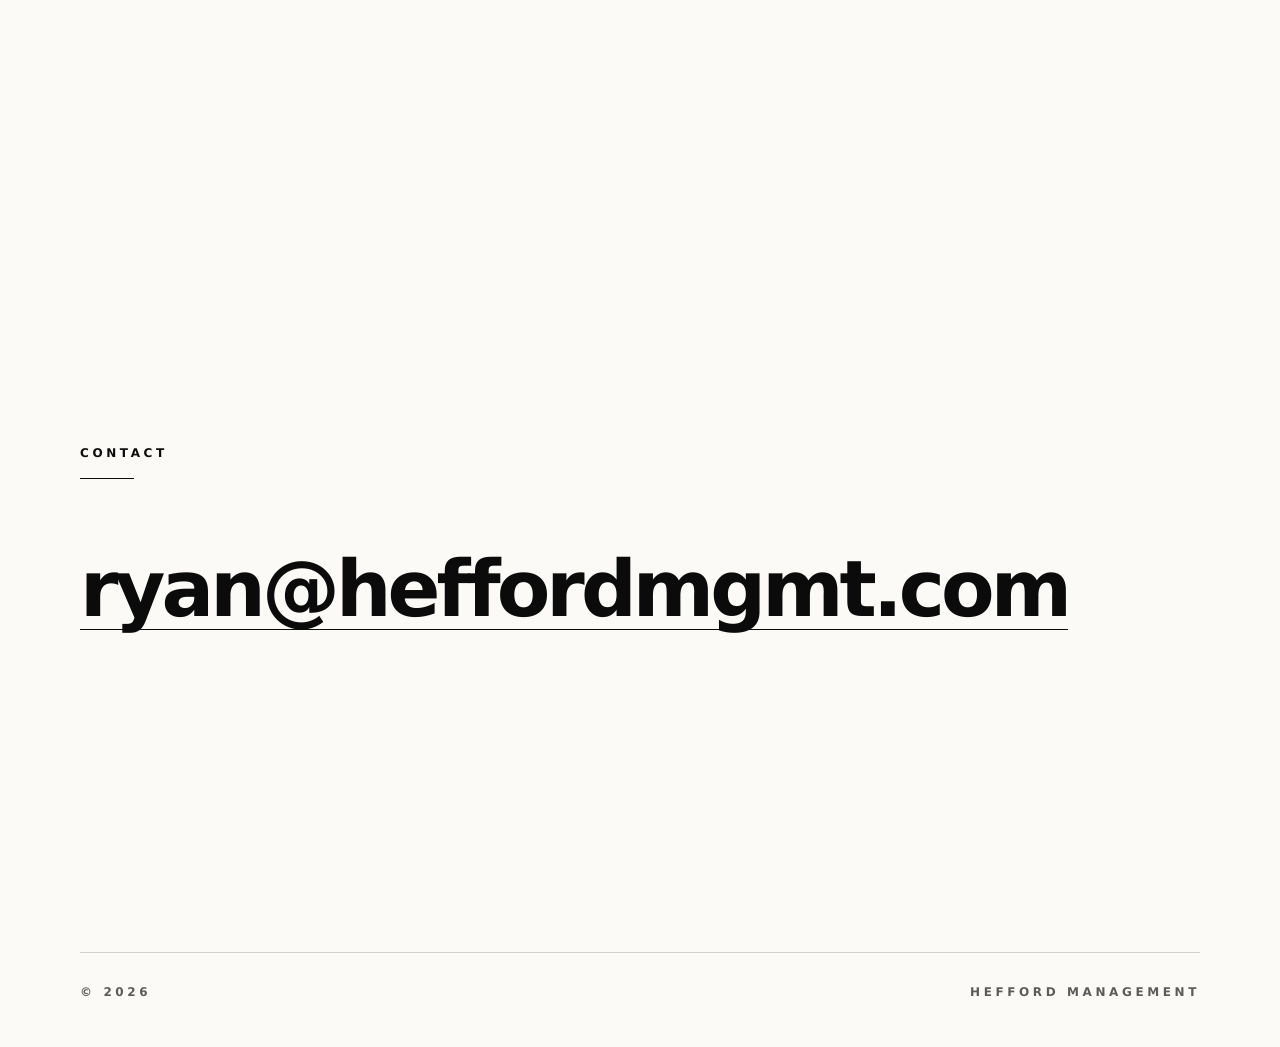
==== commit 2222f1b2: "September website updates" ====
--- a/index.html
+++ b/index.html
@@ -61,7 +61,7 @@
           rel="noopener noreferrer">
 
           <span class="work-name">Suray Sertin</span>
-          <span class="work-detail">JUNO-nominated dance artist (via The Management Trust)</span>
+          <span class="work-detail">JUNO-nominated dance artist</span>
 
         </a>
 
@@ -81,7 +81,7 @@
           rel="noopener noreferrer">
 
           <span class="work-name">The Tragically Hip</span>
-          <span class="work-detail">4× Diamond Certified Catalog</span>
+          <span class="work-detail">4× Diamond Certified Catalog (via The Management Trust)</span>
 
         </a>
 
